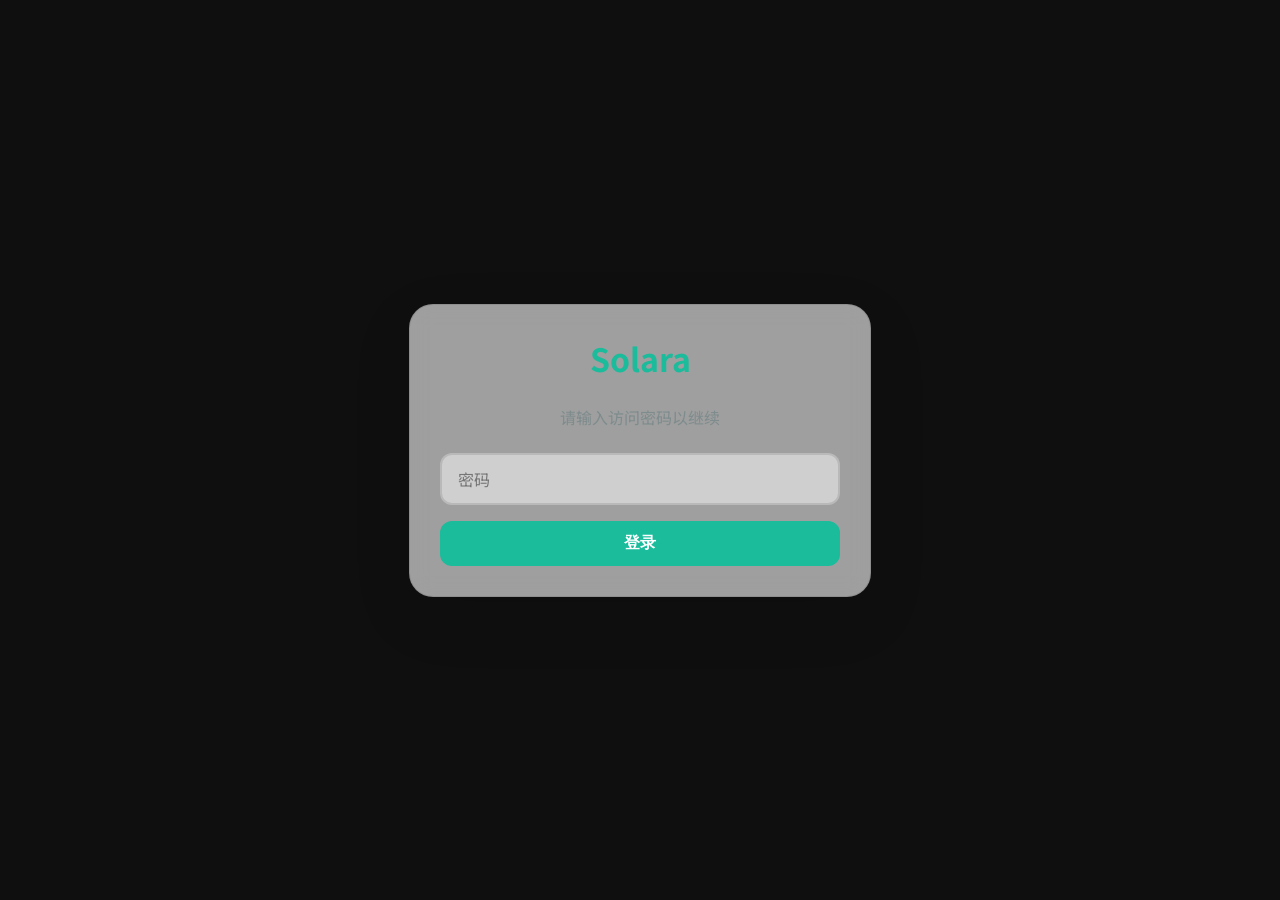
==== login.html @ a6a93466 "Merge branch 'main' of https://github.com/akudamatata/Solara" ====
<!DOCTYPE html>
<html lang="zh-CN">
<head>
  <meta charset="UTF-8">
  <meta name="viewport" content="width=device-width, initial-scale=1.0, maximum-scale=1.0, user-scalable=no">
  <title>登录 - Solara</title>
  <link rel="icon" type="image/svg+xml" href="/favicon.svg">
  <link rel="icon" type="image/png" sizes="32x32" href="/favicon.png">
  <link rel="apple-touch-icon" sizes="180x180" href="/favicon.png">
  <link rel="preconnect" href="https://fonts.googleapis.com">
  <link rel="preconnect" href="https://fonts.gstatic.com" crossorigin>
  <link href="https://fonts.googleapis.com/css2?family=Noto+Sans+SC:wght@300;400;500;700&display=swap" rel="stylesheet">
  <link rel="stylesheet" href="https://cdnjs.cloudflare.com/ajax/libs/font-awesome/6.5.2/css/all.min.css">
  <link rel="stylesheet" href="css/style.css">
  <script>
    (function () {
      const ua = navigator.userAgent || "";
      const isMobileUA = /android|iphone|ipad|ipod|mobile|blackberry|phone|opera mini|windows phone/i.test(ua);
      const isSmallScreen = typeof window.matchMedia === "function" && window.matchMedia("(max-width: 820px)").matches;
      const isMobile = isMobileUA || isSmallScreen;
      window.__SOLARA_IS_MOBILE = isMobile;
      if (!isMobile) {
        document.documentElement.classList.add("desktop-view");
        const desktopLink = document.createElement("link");
        desktopLink.rel = "stylesheet";
        desktopLink.href = "css/desktop.css";
        desktopLink.id = "desktopStylesheet";
        document.head.appendChild(desktopLink);
        return;
      }
      document.documentElement.classList.add("mobile-view");
      const link = document.createElement("link");
      link.rel = "stylesheet";
      link.href = "css/mobile.css";
      link.id = "mobileStylesheet";
      document.head.appendChild(link);
      const setViewportUnit = () => {
        const viewportHeight = window.visualViewport ? window.visualViewport.height : window.innerHeight;
        document.documentElement.style.setProperty("--mobile-vh", `${viewportHeight}px`);
      };
      const applyBodyClass = () => {
        if (document.body) {
          document.body.classList.add("mobile-view");
          setViewportUnit();
        }
      };
      if (document.readyState === "loading") {
        document.addEventListener("DOMContentLoaded", applyBodyClass, { once: true });
      } else {
        applyBodyClass();
      }
      window.addEventListener("resize", setViewportUnit);
      window.addEventListener("orientationchange", setViewportUnit);
      if (window.visualViewport) {
        window.visualViewport.addEventListener("resize", setViewportUnit);
        window.visualViewport.addEventListener("scroll", setViewportUnit);
      }
      setViewportUnit();
    })();
  </script>
  <style>
    .login-container {
      width: min(400px, 100%);
      background: var(--container-bg);
      border: 1px solid var(--border-color);
      border-radius: 24px;
      padding: 30px;
      box-shadow: 0 20px 60px rgba(0, 0, 0, 0.1);
      backdrop-filter: blur(var(--backdrop-blur));
      -webkit-backdrop-filter: blur(var(--backdrop-blur));
      display: flex;
      flex-direction: column;
      align-items: center;
      gap: 24px;
    }
    .login-title {
      font-size: 2em;
      font-weight: 700;
      margin: 0;
      color: var(--primary-color);
    }
    .login-desc {
      font-size: 1em;
      color: var(--text-secondary-color);
      margin: 0;
      text-align: center;
    }
    .login-form {
      width: 100%;
      display: flex;
      flex-direction: column;
      gap: 16px;
    }
    .login-form input {
      padding: 12px 16px;
      border: 2px solid var(--border-color);
      border-radius: 12px;
      background: var(--component-bg);
      color: var(--text-color);
      font-size: 16px;
      font-family: inherit;
      outline: none;
      transition: border-color 0.3s ease, box-shadow 0.3s ease;
    }
    .login-form input:focus {
      border-color: var(--primary-color);
      box-shadow: 0 0 0 3px rgba(26, 188, 156, 0.12);
    }
    .login-form button {
      padding: 12px 20px;
      border: none;
      border-radius: 12px;
      background: var(--primary-color);
      color: #ffffff;
      font-size: 16px;
      font-weight: 600;
      cursor: pointer;
      transition: background 0.3s ease, transform 0.2s ease;
    }
    .login-form button:hover {
      background: var(--primary-color-dark);
      transform: translateY(-1px);
    }
    .login-form button:active {
      transform: translateY(0);
    }
  </style>
</head>
<body>
  <div class="login-container">
    <h1 class="login-title">Solara</h1>
    <p class="login-desc">请输入访问密码以继续</p>
    <form class="login-form" id="login-form">
      <input type="password" id="password" placeholder="密码" autocomplete="current-password" required>
      <button type="submit">登录</button>
    </form>
  </div>
  <script>
    (function () {
      const storedExpiry = localStorage.getItem("authExpiry");
      if (storedExpiry) {
        localStorage.removeItem("authExpiry");
      }
    })();
    document.getElementById("login-form")?.addEventListener("submit", async (event) => {
      event.preventDefault();
      const pwdInput = document.getElementById("password");
      const password = pwdInput instanceof HTMLInputElement ? pwdInput.value : "";
      try {
        const response = await fetch("/api/login", {
          method: "POST",
          headers: { "Content-Type": "application/json" },
          credentials: "include",
          body: JSON.stringify({ password }),
        });
        if (response.ok) {
          window.location.href = "/";
          return;
        }
        alert("密码错误，请重试");
      } catch (error) {
        console.error(error);
        alert("登录出错，请稍后再试");
      }
    });
  </script>
</body>
</html>
---- css/style.css ----
:root {
    --font-main: 'Noto Sans SC', 'Segoe UI', Arial, sans-serif;
    --bg-gradient: linear-gradient(140deg, #e0f5e9 0%, #c6f0e0 35%, #a3e4d7 100%);
    --bg-gradient-next: var(--bg-gradient);
    --container-bg: rgba(255, 255, 255, 0.6);
    --container-shadow: rgba(0, 0, 0, 0.1);
    --backdrop-blur: 12px;
    --text-color: #2c3e50;
    --text-secondary-color: #7f8c8d;
    --primary-color: #1abc9c;
    --primary-color-dark: #12836d;
    --warning-color: #e74c3c;
    --success-color: #2ecc71;
    --item-hover-bg: rgba(26, 188, 156, 0.1);
    --item-current-bg: rgba(26, 188, 156, 0.2);
    --item-current-text: var(--primary-color);
    --border-color: rgba(0, 0, 0, 0.1);
    --lyrics-highlight-bg: rgba(46, 204, 113, 0.12);
    --lyrics-highlight-text: #1e9f78;
    --lyrics-highlight-shadow: rgba(46, 204, 113, 0.18);
    --component-bg: rgba(255, 255, 255, 0.5);
    --scrollbar-thumb-bg: rgba(0, 0, 0, 0.2);
    --scrollbar-track-bg: transparent;
}

.dark-mode {
    --bg-gradient: linear-gradient(135deg, #0b1d1b 0%, #0f2f2c 45%, #123c36 100%);
    --container-bg: rgba(30, 30, 30, 0.6);
    --container-shadow: rgba(0, 0, 0, 0.3);
    --text-color: #ecf0f1;
    --text-secondary-color: #95a5a6;
    --primary-color: #1abc9c;
    --primary-color-dark: #17a589;
    --item-hover-bg: rgba(26, 188, 156, 0.1);
    --item-current-bg: rgba(26, 188, 156, 0.2);
    --border-color: rgba(255, 255, 255, 0.15);
    --lyrics-highlight-bg: rgba(26, 188, 156, 0.12);
    --lyrics-highlight-text: #34d1b6;
    --component-bg: rgba(44, 44, 44, 0.5);
    --scrollbar-thumb-bg: rgba(255, 255, 255, 0.2);
}

.dark-mode .quality-menu {
    background: rgba(44, 44, 44, 0.95);
    border: 2px solid var(--primary-color);
}

.dark-mode .quality-option {
    background: rgba(44, 44, 44, 0.8);
    color: #ecf0f1;
    border-bottom: 1px solid rgba(26, 188, 156, 0.25);
}

.dark-mode .player-quality-menu {
    background: rgba(44, 44, 44, 0.95);
    border-color: var(--primary-color);
}

.dark-mode .player-quality-option {
    color: #ecf0f1;
}

.dark-mode .player-quality-option:hover,
.dark-mode .player-quality-option.active {
    color: #ffffff;
}

.dark-mode .source-menu {
    background: rgba(44, 44, 44, 0.95);
    border-color: var(--primary-color);
}

.dark-mode .source-option {
    color: #ecf0f1;
}

.dark-mode .source-option:hover,
.dark-mode .source-option.active {
    color: #ffffff;
}

::-webkit-scrollbar { width: 6px; }
::-webkit-scrollbar-track { background: var(--scrollbar-track-bg); }
::-webkit-scrollbar-thumb { background: var(--scrollbar-thumb-bg); border-radius: 3px; }
::-webkit-scrollbar-thumb:hover { background: var(--primary-color); }

body {
    font-family: var(--font-main);
    display: flex;
    justify-content: center;
    align-items: center;
    min-height: 100dvh;
    margin: 0;
    padding: 20px;
    box-sizing: border-box;
    color: var(--text-color);
    transition: color 0.5s;
    background-color: #0f0f0f;
}

.background-stage {
    position: fixed;
    inset: 0;
    pointer-events: none;
    z-index: -2;
    overflow: hidden;
}

.background-stage__layer {
    position: absolute;
    inset: 0;
    background-attachment: fixed;
    background-size: cover;
    background-position: center;
    filter: saturate(105%);
}

.background-stage__layer--base {
    background-image: var(--bg-gradient);
}

.background-stage__layer--transition {
    background-image: var(--bg-gradient-next);
    opacity: 0;
    transition: opacity 0.85s ease;
}

body.background-transitioning .background-stage__layer--transition {
    opacity: 1;
}

/* 16:9 容器布局 */
.container {
    width: min(1200px, 100%);
    margin: 0 auto;
    background: var(--container-bg);
    border-radius: 24px;
    padding: 30px;
    box-shadow: 0 20px 60px rgba(0,0,0,0.1);
    border: 1px solid var(--border-color);
    aspect-ratio: 16/9;
    height: 80vh;
    max-height: 700px;
    display: grid;
    grid-template-areas:
        "header header header"
        "search search search"
        "cover playlist lyrics"
        "controls controls controls";
    grid-template-rows: auto auto 1fr 80px;
    grid-template-columns: 300px 1fr 1fr;
    gap: 20px;
    transition: background 0.5s, box-shadow 0.5s;
    overflow: visible;
    position: relative;
}

/* 搜索模式下的容器布局 */
.container.search-mode {
    grid-template-areas: 
        "header header header"
        "search search search"
        "search search search"
        "controls controls controls";
}

.header { 
    grid-area: header;
    text-align: center; 
    position: relative; 
}
.header h1 { 
    margin: 0; 
    font-size: 2.2em; 
    font-weight: 700; 
    color: var(--primary-color); 
    letter-spacing: 1px; 
}
.header .warning { 
    color: var(--text-secondary-color); 
    font-size: 0.9em; 
    margin-top: 10px; 
    font-style: italic; 
}

/* 搜索区域样式 - 增强动效 */
.search-area {
    grid-area: search;
    background: var(--component-bg);
    border-radius: 16px;
    padding: 20px;
    border: 1px solid var(--border-color);
    position: relative;
    transition: all 0.5s cubic-bezier(0.4, 0, 0.2, 1);
    z-index: 10;
    overflow: visible;
    display: flex;
    flex-direction: column;
}

.search-area *,
.search-area *::before,
.search-area *::after {
    box-sizing: border-box;
}

/* 搜索模式下的搜索区域 */
.container.search-mode .search-area {
    background: var(--component-bg);
    backdrop-filter: blur(20px);
    -webkit-backdrop-filter: blur(20px);
    box-shadow: 0 10px 40px rgba(0,0,0,0.2);
    border: 2px solid var(--primary-color);
}

.search-container {
    display: flex;
    gap: 10px;
    align-items: center;
    margin-bottom: 15px;
    flex-shrink: 0;
}

.search-input {
    flex: 1;
    padding: 12px 16px;
    border: 2px solid var(--border-color);
    border-radius: 12px;
    background: var(--component-bg);
    color: var(--text-color);
    font-size: 16px;
    font-family: inherit;
    outline: none;
    transition: all 0.3s ease;
}

.search-input:focus {
    border-color: var(--primary-color);
    box-shadow: 0 0 0 3px rgba(26, 188, 156, 0.12);
}

.source-select-wrapper {
    position: relative;
    flex-shrink: 0;
}

.source-select-btn {
    display: flex;
    align-items: center;
    justify-content: space-between;
    gap: 8px;
    padding: 12px 18px;
    border: 1px solid var(--border-color);
    border-radius: 12px;
    background: var(--component-bg);
    color: var(--text-color);
    font-size: 16px;
    font-family: inherit;
    font-weight: 500;
    cursor: pointer;
    transition: all 0.25s ease;
    min-width: 150px;
    position: relative;
    box-shadow: none;
}

.source-select-btn:hover,
.source-select-btn.active {
    border-color: var(--primary-color);
    color: var(--primary-color);
    box-shadow: 0 10px 24px rgba(26, 188, 156, 0.2);
    background: var(--component-bg);
}

.source-select-btn:focus-visible {
    outline: none;
    box-shadow: 0 0 0 3px rgba(26, 188, 156, 0.18);
}

.source-select-btn .caret-icon {
    font-size: 0.8em;
    transition: transform 0.25s ease;
}

.source-select-btn.active .caret-icon {
    transform: rotate(-180deg);
}

.source-menu {
    position: absolute;
    top: calc(100% + 10px);
    left: 0;
    right: auto;
    bottom: auto;
    background: rgba(255, 255, 255, 0.95);
    border-radius: 12px;
    box-shadow: 0 12px 30px rgba(0,0,0,0.18);
    border: 1px solid var(--border-color);
    box-sizing: border-box;
    min-width: 100%;
    max-height: 320px;
    overflow-y: auto;
    overflow-x: hidden;
    opacity: 0;
    visibility: hidden;
    transform: translateY(-10px);
    transition: opacity 0.18s ease, transform 0.18s ease;
    backdrop-filter: blur(12px);
    -webkit-backdrop-filter: blur(12px);
    z-index: 100000;
    pointer-events: none;
}

.source-menu.show {
    opacity: 1;
    visibility: visible;
    transform: translateY(0);
    pointer-events: auto;
}

.source-menu.open-upwards {
    top: auto;
    bottom: calc(100% + 10px);
    transform-origin: bottom center;
}

.source-menu.open-downwards {
    top: calc(100% + 10px);
    bottom: auto;
    transform-origin: top center;
}

.source-option {
    display: flex;
    align-items: center;
    justify-content: space-between;
    gap: 12px;
    padding: 12px 16px;
    font-size: 0.95em;
    color: var(--text-color);
    cursor: pointer;
    transition: all 0.2s ease;
    background: transparent;
}

.source-option:hover,
.source-option.active {
    background: var(--primary-color);
    color: #ffffff;
}

.source-option i {
    font-size: 0.85em;
    opacity: 0.6;
}

.source-option.active i {
    opacity: 1;
}

.search-btn {
    background: var(--primary-color);
    color: white;
    border: none;
    border-radius: 12px;
    padding: 12px 20px;
    cursor: pointer;
    font-size: 16px;
    transition: all 0.2s ease;
    display: flex;
    align-items: center;
    gap: 8px;
}

.search-btn:hover {
    background: var(--primary-color-dark);
    transform: translateY(-1px);
}

.search-btn:disabled {
    background: var(--text-secondary-color);
    cursor: not-allowed;
    transform: none;
}

/* 搜索结果区域 - 增强动效 */
.search-results {
    max-height: 0;
    overflow: hidden;
    border-top: 1px solid var(--border-color);
    margin-top: 15px;
    margin-left: -20px;
    margin-right: -20px;
    margin-bottom: -20px;
    padding-top: 0;
    padding-left: 20px;
    padding-right: 20px;
    position: relative;
    z-index: 1;
    transition: all 0.5s cubic-bezier(0.4, 0, 0.2, 1);
    opacity: 0;
    border-radius: 0 0 14px 14px;
    flex: 1;
    min-height: 0;
    display: flex;
    flex-direction: column;
    gap: 12px;
}

.search-results-toolbar {
    display: flex;
    justify-content: flex-end;
    align-items: center;
    gap: 8px;
    padding-top: 12px;
    padding-bottom: 12px;
    position: sticky;
    top: 0;
    z-index: 2;
    background: none;
}

.search-results-list {
    display: flex;
    flex-direction: column;
    flex: 1;
    min-height: 0;
}

/* 搜索模式下的搜索结果 */
.container.search-mode .search-results {
    max-height: none;
    height: 100%;
    padding-top: 15px;
    padding-bottom: 20px;
    opacity: 1;
    overflow-y: auto;
    overflow-x: hidden;
}

.search-result-item {
    display: flex;
    justify-content: space-between;
    align-items: center;
    padding: 12px 16px;
    border-radius: 12px;
    cursor: pointer;
    transition: all 0.3s ease;
    margin-bottom: 8px;
    background: rgba(255, 255, 255, 0.3);
    backdrop-filter: blur(10px);
    -webkit-backdrop-filter: blur(10px);
    border: 1px solid rgba(255, 255, 255, 0.2);
    transform: translateY(20px);
    opacity: 0;
    animation: slideInUp 0.4s ease forwards;
    gap: 14px;
}

.search-result-item:nth-child(1) { animation-delay: 0.1s; }
.search-result-item:nth-child(2) { animation-delay: 0.15s; }
.search-result-item:nth-child(3) { animation-delay: 0.2s; }
.search-result-item:nth-child(4) { animation-delay: 0.25s; }
.search-result-item:nth-child(5) { animation-delay: 0.3s; }

@keyframes slideInUp {
    to {
        transform: translateY(0);
        opacity: 1;
    }
}

.search-result-item:hover:not(.selected) {
    background: var(--item-hover-bg);
    transform: translateY(-2px);
    box-shadow: 0 8px 25px rgba(0,0,0,0.15);
}

.search-result-item.selected {
    background: var(--item-current-bg);
    border-color: var(--primary-color);
    box-shadow: 0 12px 28px rgba(26, 188, 156, 0.25);
    transform: translateY(0);
}

.search-result-item.selected .search-result-title {
    color: var(--primary-color);
}

.search-result-item.selected .search-result-select {
    border-color: var(--primary-color);
    background: var(--primary-color);
    color: #ffffff;
    box-shadow: 0 6px 16px rgba(26, 188, 156, 0.35);
}

.search-result-item.selected .search-result-select i {
    opacity: 1;
    transform: scale(1);
}

.search-result-select {
    width: 26px;
    height: 26px;
    border-radius: 50%;
    border: 1px solid rgba(255, 255, 255, 0.4);
    background: rgba(255, 255, 255, 0.65);
    color: transparent;
    display: inline-flex;
    align-items: center;
    justify-content: center;
    flex-shrink: 0;
    transition: all 0.2s ease;
    cursor: pointer;
    box-shadow: 0 4px 12px rgba(0, 0, 0, 0.08);
}

.search-result-select i {
    opacity: 0;
    transform: scale(0.6);
    transition: all 0.2s ease;
    pointer-events: none;
}

.search-result-select:focus-visible {
    outline: none;
    box-shadow: 0 0 0 3px rgba(26, 188, 156, 0.35);
}

.search-result-item .search-result-select:hover {
    border-color: var(--primary-color);
}

.search-result-info {
    flex: 1;
    min-width: 0;
}

.search-result-title {
    font-weight: 600;
    color: var(--text-color);
    white-space: nowrap;
    overflow: hidden;
    text-overflow: ellipsis;
    font-size: 15px;
    margin-bottom: 4px;
}

.search-result-artist {
    font-size: 13px;
    color: var(--text-secondary-color);
    white-space: nowrap;
    overflow: hidden;
    text-overflow: ellipsis;
}

.search-result-actions {
    display: flex;
    gap: 8px;
    margin-left: 15px;
}

.import-selected-btn {
    display: inline-flex;
    align-items: center;
    gap: 6px;
    border: none;
    border-radius: 999px;
    padding: 8px 16px;
    background: var(--primary-color);
    color: #ffffff;
    font-size: 14px;
    font-weight: 600;
    cursor: pointer;
    transition: transform 0.2s ease, box-shadow 0.2s ease, filter 0.2s ease;
    box-shadow: 0 10px 24px rgba(26, 188, 156, 0.25);
}

.import-selected-btn:disabled {
    cursor: not-allowed;
    background: rgba(127, 140, 141, 0.5);
    box-shadow: none;
    filter: none;
}

.import-selected-btn:not(:disabled):hover,
.import-selected-btn:not(:disabled):focus-visible {
    transform: translateY(-1px);
    box-shadow: 0 14px 30px rgba(26, 188, 156, 0.32);
    filter: brightness(1.05);
}

.import-selected-btn:focus-visible {
    outline: none;
}

.import-selected-count {
    font-weight: 500;
}

.action-btn {
    background: var(--primary-color);
    color: white;
    border: none;
    border-radius: 8px;
    padding: 6px 12px;
    cursor: pointer;
    font-size: 12px;
    transition: all 0.2s ease;
    display: flex;
    align-items: center;
    gap: 6px;
    position: relative;
    z-index: 10000;
    font-weight: 500;
}

.action-btn:hover {
    background: var(--primary-color-dark);
    transform: translateY(-1px);
    box-shadow: 0 4px 12px rgba(26, 188, 156, 0.3);
}

.action-btn.download {
    background: var(--success-color);
    padding: 4px 8px;
    font-size: 10px;
}

.action-btn.download:hover {
    background: #27ae60;
    box-shadow: 0 4px 12px rgba(46, 204, 113, 0.3);
}

/* 主要内容区域 - 播放模式显示，搜索模式隐藏 */
.main-content {
    display: contents;
    transition: all 0.5s cubic-bezier(0.4, 0, 0.2, 1);
}

.container.search-mode .main-content {
    display: none;
}

/* 音乐封面区域 */
.cover-area {
    grid-area: cover;
    background: var(--component-bg);
    border-radius: 16px;
    padding: 20px;
    border: 1px solid var(--border-color);
    display: flex;
    flex-direction: column;
    align-items: center;
    justify-content: center;
    gap: 16px;
    text-align: center;
    box-sizing: border-box;
    height: 100%;
    overflow-y: auto;
    transition: all 0.5s cubic-bezier(0.4, 0, 0.2, 1);
}

.album-cover {
    width: 200px;
    height: auto;
    min-height: 200px;
    flex-grow: 0;
    flex-shrink: 0;
    border-radius: 12px;
    background: linear-gradient(45deg, var(--primary-color), var(--success-color));
    display: flex;
    align-items: center;
    justify-content: center;
    margin-bottom: 15px;
    box-shadow: 0 8px 20px rgba(0,0,0,0.15);
    transition: all 0.3s ease;
    overflow: hidden;
}

.album-cover img {
    width: 100%;
    height: 100%;
    object-fit: cover;
    border-radius: 12px;
}

.album-cover.loading {
    animation: pulse 2s infinite;
}

@keyframes pulse {
    0%, 100% { opacity: 1; }
    50% { opacity: 0.7; }
}

.album-cover .placeholder {
    font-size: 48px;
    color: white;
    opacity: 0.8;
}

.current-song-info {
    width: 100%;
}

.current-song-title {
    font-size: 16px;
    font-weight: 600;
    color: var(--text-color);
    margin-bottom: 5px;
    white-space: nowrap;
    overflow: hidden;
    text-overflow: ellipsis;
}

.current-song-artist {
    font-size: 14px;
    color: var(--text-secondary-color);
    white-space: nowrap;
    overflow: hidden;
    text-overflow: ellipsis;
}

/* 播放列表和歌词区域 */
.playlist, .lyrics {
    background: var(--component-bg);
    border-radius: 16px;
    padding: 20px;
    border: 1px solid var(--border-color);
    height: 100%;
    min-width: 0;
    max-width: 100%;
    max-height: 100%;
    box-sizing: border-box;
    transition: all 0.5s cubic-bezier(0.4, 0, 0.2, 1);
    position: relative;
    display: flex;
    flex-direction: column;
    overflow: hidden;
}

.playlist {
    grid-area: playlist;
    background: var(--component-bg);
    border-radius: 16px;
    padding: 72px 20px 24px;
    border: 1px solid var(--border-color);
    display: flex;
    flex-direction: column;
    align-items: center;
    justify-content: center;
    position: relative;
    height: 100%;
    box-sizing: border-box;
}


.playlist-header {
    position: absolute;
    top: 16px;
    left: 20px;
    right: 12px;
    display: flex;
    align-items: center;
    justify-content: space-between;
    gap: 16px;
    pointer-events: none;
    z-index: 5;
}

.playlist-label {
    display: flex;
    align-items: center;
    justify-content: flex-start;
    color: var(--text-secondary-color);
    font-size: 15px;
    font-weight: 600;
    letter-spacing: 0.08em;
    line-height: 1.2;
    pointer-events: none;
    text-transform: none;
    white-space: nowrap;
}

html.desktop-view body.dark-mode .playlist-label {
    color: var(--text-color);
}

html.mobile-view .playlist-label {
    display: none;
}

.playlist-actions-tray {
    pointer-events: auto;
    display: flex;
    align-items: center;
    justify-content: flex-end;
    gap: 8px;
    padding: 0;
    background: transparent;
    border: none;
    box-shadow: none;
}

body.dark-mode .playlist-actions-tray {
    background: transparent;
    border: none;
    box-shadow: none;
}

.playlist-action-btn {
    width: 40px;
    height: 40px;
    display: inline-flex;
    align-items: center;
    justify-content: center;
    border-radius: 50%;
    border: 1px solid rgba(15, 23, 42, 0.08);
    background: rgba(255, 255, 255, 0.75);
    color: var(--text-secondary-color);
    font-size: 15px;
    cursor: pointer;
    transition: transform 0.2s ease, box-shadow 0.2s ease, filter 0.2s ease, border-color 0.2s ease;
    box-shadow: 0 8px 18px rgba(15, 23, 42, 0.12);
}

body.dark-mode .playlist-action-btn {
    background: rgba(24, 30, 40, 0.85);
    border: 1px solid rgba(255, 255, 255, 0.08);
    box-shadow: 0 12px 26px rgba(0, 0, 0, 0.35);
    color: var(--text-secondary-color);
}

.playlist-action-btn i {
    pointer-events: none;
}

.playlist-action-btn:hover:not(:disabled),
.playlist-action-btn:focus-visible:not(:disabled) {
    transform: translateY(-2px);
    box-shadow: 0 14px 30px rgba(26, 188, 156, 0.25);
    filter: brightness(1.06);
    border-color: rgba(26, 188, 156, 0.4);
    color: var(--primary-color);
}

.playlist-action-btn:focus-visible {
    outline: none;
}

.playlist-action-btn--export:hover:not(:disabled),
.playlist-action-btn--export:focus-visible:not(:disabled) {
    color: var(--primary-color-dark);
}

.playlist-action-btn--clear {
    color: rgba(231, 76, 60, 0.85);
    border-color: rgba(231, 76, 60, 0.28);
}

.playlist-action-btn--clear:hover:not(:disabled),
.playlist-action-btn--clear:focus-visible:not(:disabled) {
    filter: brightness(1.05);
    box-shadow: 0 16px 32px rgba(231, 76, 60, 0.28);
    color: var(--warning-color);
}

.playlist-action-btn:disabled {
    opacity: 0.5;
    cursor: not-allowed;
    transform: none;
    box-shadow: none;
    filter: none;
}

.playlist-action-btn:disabled:hover {
    background: transparent;
}

.playlist-import-input {
    display: none;
}

html.mobile-view .playlist-header {
    display: none;
}

/* 当播放列表有内容时，调整布局 */
.playlist:not(.empty) {
    align-items: stretch;
    justify-content: flex-start;
}

/* 播放列表空状态的提示文本 */
.playlist.empty::before {
    content: "点击\"探索雷达\"加载在线音乐";
    color: var(--text-secondary-color);
    font-style: italic;
    opacity: 0.7;
    font-size: 0.9em;
}

.playlist-scroll {
    flex: 1;
    width: 100%;
    overflow-y: auto;
    padding-right: 8px;
    margin-right: -8px;
    overscroll-behavior: contain;
}

.playlist.empty .playlist-scroll {
    display: none;
}

.playlist-items {
    width: 100%;
}

.playlist-items .playlist-item {
    padding: 10px 12px;
    border-radius: 8px;
    transition: all 0.2s ease-in-out;
    cursor: pointer;
    white-space: nowrap;
    overflow: hidden;
    text-overflow: ellipsis;
    position: relative;
    font-size: 14px;
    margin-bottom: 2px;
}
.playlist-items .playlist-item:hover {
    background-color: var(--item-hover-bg);
    color: var(--item-current-text);
    transform: translateX(5px);
}
.playlist-items .playlist-item.current {
    color: var(--item-current-text);
    font-weight: 500;
    background-color: var(--item-current-bg);
}

/* 播放列表项下载按钮 - 修复大小和显示问题 */
.playlist-item-download {
    position: absolute;
    right: 35px; /* Adjusted position */
    top: 50%;
    transform: translateY(-50%);
    background: var(--success-color);
    color: white;
    border: none;
    border-radius: 4px;
    padding: 4px;
    font-size: 10px;
    cursor: pointer;
    opacity: 0;
    transition: all 0.2s ease;
    z-index: 1000;
    width: 20px;
    height: 20px;
    display: flex;
    align-items: center;
    justify-content: center;
}

.playlist-items .playlist-item:hover .playlist-item-download {
    opacity: 1;
}

.playlist-item-download:hover {
    background: var(--success-color-hover);
    transform: translateY(-50%) scale(1.05);
}

/* 播放列表项删除按钮 */
.playlist-item-remove {
    position: absolute;
    right: 8px; /* Adjusted position */
    top: 50%;
    transform: translateY(-50%);
    background: rgba(255, 59, 48, 0.8);
    color: white;
    border: none;
    border-radius: 4px;
    padding: 4px;
    font-size: 10px;
    cursor: pointer;
    opacity: 0;
    transition: all 0.2s ease;
    z-index: 1000;
    width: 20px;
    height: 20px;
    display: flex;
    align-items: center;
    justify-content: center;
}

.playlist-items .playlist-item:hover .playlist-item-remove {
    opacity: 1;
}

.playlist-item-remove:hover {
    background: rgba(255, 59, 48, 1);
    transform: translateY(-50%) scale(1.05);
}
/* 动态质量菜单样式 */
.dynamic-quality-menu {
    background: var(--component-bg);
    border: 1px solid var(--border-color);
    border-radius: 8px;
    box-shadow: 0 4px 12px rgba(0,0,0,0.15);
    padding: 8px 0;
    min-width: 150px;
    animation: fadeIn 0.2s ease;
}

.dynamic-quality-menu .quality-option {
    padding: 8px 16px;
    cursor: pointer;
    transition: background-color 0.2s ease;
    font-size: 14px;
    color: var(--text-color);
}

.dynamic-quality-menu .quality-option:hover {
    background: var(--primary-color);
    color: white;
}

@keyframes fadeIn {
    from { opacity: 0; transform: translateY(-5px); }
    to { opacity: 1; transform: translateY(0); }
}

.lyrics {
    grid-area: lyrics;
    text-align: center;
    font-size: 1em;
    line-height: 2;
    word-wrap: break-word;
    overflow-wrap: break-word;
    max-width: 100%;
    display: flex;
    flex-direction: column;
    align-items: stretch;
    justify-content: center;
}

.lyrics-scroll {
    flex: 1;
    width: 100%;
    overflow-y: auto;
    overflow-x: hidden;
    display: flex;
    flex-direction: column;
    align-items: center;
    justify-content: center;
    padding-right: 8px;
    margin-right: -8px;
    overscroll-behavior: contain;
}

/* 当歌词容器有内容时的样式 */
.lyrics:not(.empty) .lyrics-scroll {
    align-items: flex-start;
    justify-content: flex-start;
}

.lyrics-content {
    width: 100%;
}

.lyrics-content > div {
    white-space: pre-wrap;
    padding: 5px;
    margin-bottom: 5px;
    word-wrap: break-word;
    overflow-wrap: break-word;
    max-width: 100%;
}

/* 当歌词容器只有默认文本时的样式 */
.lyrics.empty[data-placeholder="default"] .lyrics-content {
    display: none;
}

.lyrics.empty[data-placeholder="default"] .lyrics-scroll::before {
    content: "歌词将在此处同步显示";
    color: var(--text-secondary-color);
    font-style: italic;
    opacity: 0.7;
    font-size: 0.9em;
}

.lyrics.empty[data-placeholder="message"] .lyrics-scroll::before {
    content: none;
}
.lyrics .current { 
    color: var(--lyrics-highlight-text); 
    font-weight: 700; 
    background-color: var(--lyrics-highlight-bg); 
    transform: scale(1.05); 
    box-shadow: 0 4px 15px var(--lyrics-highlight-shadow); 
}

/* 控制区域 */
.controls {
    grid-area: controls;
    display: flex;
    justify-content: center;
    align-items: center;
    gap: 20px;
    flex-wrap: wrap;
    transition: all 0.5s cubic-bezier(0.4, 0, 0.2, 1);
}
.controls button {
    background: var(--primary-color);
    color: white;
    border: none;
    border-radius: 50%;
    cursor: pointer;
    font-size: 1.2em; 
    width: 50px; 
    height: 50px; 
    display: flex; 
    justify-content: center; 
    align-items: center; 
    transition: all 0.2s ease; 
    box-shadow: 0 4px 10px rgba(0,0,0,0.1); 
}
.controls button:hover { 
    background: var(--primary-color-dark); 
    transform: translateY(-2px); 
    box-shadow: 0 6px 15px rgba(0,0,0,0.15); 
}
.controls button:active { 
    transform: translateY(0); 
    box-shadow: 0 2px 5px rgba(0,0,0,0.1); 
}
.controls button#loadOnlineBtn { 
    width: auto; 
    border-radius: 25px; 
    padding: 0 25px; 
    gap: 10px; 
}
.controls button:disabled { 
    background: var(--text-secondary-color); 
    cursor: not-allowed; 
    transform: none; 
    box-shadow: none; 
}
.transport-controls {
    display: flex;
    align-items: center;
    gap: 12px;
}

html:not(.mobile-view) #playModeBtn {
    margin-right: 8px;
}

#mobileQueueToggle {
    display: none;
}

#playPauseBtn {
    width: 60px;
    height: 60px;
    font-size: 1.4em;
}

.progress-container {
    display: flex;
    align-items: center;
    gap: 12px;
    flex: 1 1 320px;
    min-width: 260px;
}

.progress-container span {
    font-variant-numeric: tabular-nums;
    font-size: 0.85em;
    color: var(--text-secondary-color);
}

.progress-container input[type="range"] {
    flex: 1;
    height: 8px;
    border-radius: 999px;
    background: linear-gradient(to right, var(--primary-color) 0%, var(--primary-color) var(--progress, 0%), rgba(255, 255, 255, 0.5) var(--progress, 0%), rgba(255, 255, 255, 0.2) 100%);
    cursor: pointer;
    transition: background 0.2s ease;
}

.audio-tools {
    display: flex;
    align-items: center;
    gap: 20px;
    flex-wrap: wrap;
}

.volume-container {
    display: flex;
    align-items: center;
    gap: 10px;
    min-width: 140px;
}

.volume-container input[type="range"] {
    width: 120px;
    height: 6px;
    border-radius: 999px;
    background: linear-gradient(to right, var(--primary-color) 0%, var(--primary-color) var(--volume-progress, 100%), rgba(255, 255, 255, 0.2) var(--volume-progress, 100%), rgba(255, 255, 255, 0.1) 100%);
    cursor: pointer;
}

input[type="range"] {
    -webkit-appearance: none;
    appearance: none;
    background: transparent;
}

input[type="range"]::-webkit-slider-thumb {
    -webkit-appearance: none;
    appearance: none;
    width: 16px;
    height: 16px;
    border-radius: 50%;
    background: var(--primary-color);
    border: 2px solid rgba(255, 255, 255, 0.6);
    box-shadow: 0 2px 6px rgba(0, 0, 0, 0.2);
    transition: transform 0.2s ease;
}

input[type="range"]::-moz-range-thumb {
    width: 16px;
    height: 16px;
    border-radius: 50%;
    background: var(--primary-color);
    border: 2px solid rgba(255, 255, 255, 0.6);
    box-shadow: 0 2px 6px rgba(0, 0, 0, 0.2);
    transition: transform 0.2s ease;
}

input[type="range"]:active::-webkit-slider-thumb,
input[type="range"]:active::-moz-range-thumb {
    transform: scale(1.1);
}

.player-quality {
    position: relative;
}

.controls .player-quality-btn {
    display: flex;
    align-items: center;
    justify-content: center;
    gap: 0;
    padding: 10px 16px;
    border-radius: 8px;
    border: 1px solid var(--border-color);
    background: var(--component-bg);
    color: var(--text-color);
    font-size: 0.9em;
    font-weight: 500;
    cursor: pointer;
    transition: all 0.2s ease;
    width: auto;
    height: auto;
    box-shadow: none;
}

.controls .player-quality-btn:hover,
.controls .player-quality-btn.active {
    border-color: var(--primary-color);
    color: var(--primary-color);
    box-shadow: 0 6px 16px rgba(26, 188, 156, 0.25);
    background: var(--component-bg);
}

.player-quality-menu {
    position: absolute;
    top: calc(100% + 10px);
    right: 0;
    background: rgba(255, 255, 255, 0.95);
    border-radius: 12px;
    box-shadow: 0 12px 30px rgba(0,0,0,0.2);
    border: 1px solid var(--border-color);
    min-width: 180px;
    overflow: hidden;
    opacity: 0;
    visibility: hidden;
    transform: translateY(-10px);
    transition: all 0.2s ease;
    backdrop-filter: blur(12px);
    -webkit-backdrop-filter: blur(12px);
    z-index: 100000;
    pointer-events: none;
}

.player-quality-menu.show {
    opacity: 1;
    visibility: visible;
    transform: translateY(0);
    pointer-events: auto;
}

.player-quality-menu.floating {
    position: fixed;
    right: auto;
    left: 0;
    top: 0;
    will-change: opacity, transform;
}

.player-quality-menu.floating:not(.show) {
    opacity: 0;
    visibility: hidden;
}

.player-quality-menu.open-upwards {
    transform-origin: bottom center;
}

.player-quality-menu.open-downwards {
    transform-origin: top center;
}

.player-quality-option {
    display: flex;
    justify-content: space-between;
    align-items: center;
    padding: 10px 14px;
    font-size: 0.9em;
    color: var(--text-color);
    cursor: pointer;
    transition: all 0.2s ease;
}

.player-quality-option:hover,
.player-quality-option.active {
    background: var(--primary-color);
    color: white;
}

.player-quality-option small {
    opacity: 0.7;
}

#audioPlayer {
    position: absolute;
    width: 0;
    height: 0;
    opacity: 0;
    pointer-events: none;
}

/* 播放模式控制按钮 */
.play-mode-controls {
    display: flex;
    gap: 10px;
    align-items: center;
}

.play-mode-btn {
    background: var(--primary-color);
    color: white;
    border: none;
    border-radius: 50%;
    cursor: pointer;
    font-size: 1.2em;
    width: 50px;
    height: 50px;
    display: flex;
    justify-content: center;
    align-items: center;
    transition: all 0.2s ease;
    box-shadow: 0 4px 10px rgba(0,0,0,0.1);
}

.play-mode-btn:hover {
    background: var(--primary-color);
    color: white;
    transform: translateY(-1px);
}

.play-mode-btn.active {
    background: var(--primary-color);
    color: white;
}

/* 下载质量选择菜单 - 修复层级和显示问题 */
.quality-menu {
    position: absolute;
    top: 100%;
    right: 0;
    background: rgba(255, 255, 255, 0.95);
    border: 2px solid var(--primary-color);
    border-radius: 8px;
    box-shadow: 0 8px 20px rgba(0,0,0,0.25);
    z-index: 999999;
    min-width: 120px;
    opacity: 0;
    visibility: hidden;
    transform: translateY(-10px);
    transition: all 0.2s ease;
    backdrop-filter: blur(10px);
    -webkit-backdrop-filter: blur(10px);
    pointer-events: none;
}

/* 确保搜索结果项在质量菜单显示时不会遮挡 */
.search-result-item {
    position: relative;
    z-index: 1;
}

.search-result-item:has(.quality-menu.show) {
    z-index: 1000000;
}

/* 为不支持 :has() 的浏览器提供备用方案 */
.search-result-item.menu-active {
    z-index: 1000000;
}

.quality-menu.show {
    opacity: 1;
    visibility: visible;
    transform: translateY(0);
    pointer-events: auto;
}

.quality-option {
    padding: 6px 10px;
    cursor: pointer;
    transition: all 0.2s ease;
    font-size: 10px;
    font-weight: 500;
    color: var(--text-color);
    background: rgba(255, 255, 255, 0.8);
    border-bottom: 1px solid rgba(26, 188, 156, 0.18);
}

.quality-option:hover {
    background: var(--primary-color);
    color: white;
    transform: translateX(2px);
}

.quality-option:first-child {
    border-radius: 6px 6px 0 0;
}

.quality-option:last-child {
    border-radius: 0 0 6px 6px;
    border-bottom: none;
}

/* 加载更多按钮 - 增强样式 */
.load-more-btn {
    width: 100%;
    background: var(--component-bg);
    color: var(--primary-color);
    border: 2px solid var(--primary-color);
    border-radius: 12px;
    padding: 15px;
    cursor: pointer;
    font-size: 14px;
    font-weight: 500;
    transition: all 0.3s ease;
    margin-top: 15px;
    display: flex;
    align-items: center;
    justify-content: center;
    gap: 8px;
    position: relative;
    backdrop-filter: blur(10px);
    -webkit-backdrop-filter: blur(10px);
}

.load-more-btn:hover {
    background: var(--primary-color);
    color: white;
    transform: translateY(-2px);
    box-shadow: 0 6px 20px rgba(26, 188, 156, 0.35);
}

.load-more-btn:disabled {
    background: var(--text-secondary-color);
    border-color: var(--text-secondary-color);
    color: white;
    cursor: not-allowed;
    transform: none;
    box-shadow: none;
}

/* 调试信息样式 */
.debug-info {
    position: fixed;
    top: 10px;
    left: 10px;
    background: rgba(0, 0, 0, 0.8);
    color: white;
    padding: 10px;
    border-radius: 5px;
    font-size: 12px;
    z-index: 10000;
    max-width: 300px;
    display: none;
}

.debug-info.show {
    display: block;
}

.loader { 
    width: 20px; 
    height: 20px; 
    border: 3px solid var(--primary-color); 
    border-bottom-color: transparent; 
    border-radius: 50%; 
    display: inline-block; 
    box-sizing: border-box; 
    animation: rotation 1s linear infinite; 
}
@keyframes rotation { 
    0% { transform: rotate(0deg); } 
    100% { transform: rotate(360deg); } 
}

.theme-switch-wrapper {
    position: absolute;
    top: 0px;
    right: 0px;
    display: flex;
    justify-content: flex-end;
}

.theme-toggle-button {
    width: 44px;
    height: 44px;
    border-radius: 16px;
    border: 1px solid var(--border-color);
    background: linear-gradient(160deg, rgba(255, 255, 255, 0.85), rgba(255, 255, 255, 0.4));
    backdrop-filter: blur(12px);
    -webkit-backdrop-filter: blur(12px);
    box-shadow: 0 8px 20px rgba(0, 0, 0, 0.12);
    display: flex;
    align-items: center;
    justify-content: center;
    cursor: pointer;
    transition: transform 0.3s ease, box-shadow 0.3s ease, border-color 0.3s ease, background 0.3s ease;
    position: relative;
    overflow: hidden;
    color: var(--primary-color);
}

.theme-toggle-button:focus-visible {
    outline: none;
    box-shadow: 0 0 0 4px rgba(26, 188, 156, 0.25);
}

.theme-toggle-button:hover {
    transform: translateY(-2px);
    box-shadow: 0 12px 26px rgba(0, 0, 0, 0.16);
}

.theme-toggle-button.is-dark {
    background: linear-gradient(160deg, rgba(36, 42, 54, 0.9), rgba(24, 30, 42, 0.7));
    border-color: rgba(26, 188, 156, 0.45);
}

.theme-toggle-button .theme-icon {
    position: absolute;
    font-size: 18px;
    transition: opacity 0.35s ease, transform 0.45s ease;
    opacity: 0;
    transform: scale(0.6) rotate(-20deg);
}

.theme-toggle-button .theme-icon--sun {
    color: #f5a623;
    text-shadow: 0 0 10px rgba(245, 166, 35, 0.4);
}

.theme-toggle-button .theme-icon--moon {
    color: #a29bfe;
    text-shadow: 0 0 10px rgba(162, 155, 254, 0.4);
    transform: scale(0.6) rotate(20deg);
}

.theme-toggle-button:not(.is-dark) .theme-icon--sun {
    opacity: 1;
    transform: scale(1) rotate(0deg);
}

.theme-toggle-button.is-dark .theme-icon--moon {
    opacity: 1;
    transform: scale(1) rotate(0deg);
}

/* 通知样式 */
.notification {
    position: fixed;
    top: 20px;
    right: 20px;
    background: var(--success-color);
    color: white;
    padding: 12px 20px;
    border-radius: 8px;
    box-shadow: 0 4px 12px rgba(0,0,0,0.15);
    z-index: 1000;
    transform: translateX(400px);
    transition: transform 0.3s ease;
}

.notification.show {
    transform: translateX(0);
}

.notification.error {
    background: var(--warning-color);
}

.notification.warning {
    background: #f39c12;
}

/* 视图切换按钮 - 桌面端隐藏 */
.view-toggle {
    display: none;
}

.mobile-panel {
    display: contents;
}

.mobile-turntable {
    width: 100%;
    display: flex;
    align-items: center;
    justify-content: center;
    position: relative;
    margin-bottom: 15px;
}

.mobile-turntable__platter {
    position: relative;
    display: flex;
    align-items: center;
    justify-content: center;
    width: 100%;
    max-width: 220px;
}
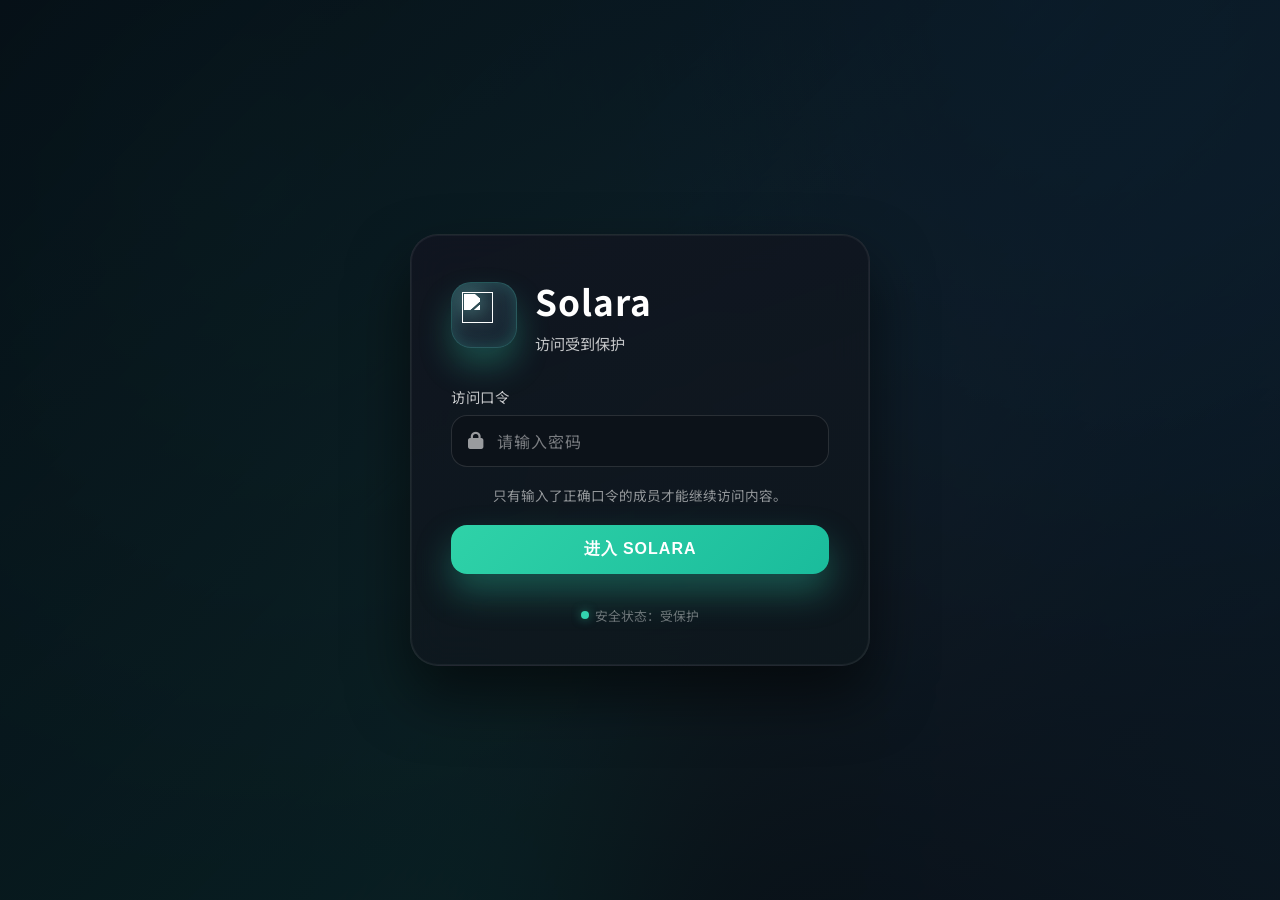
==== commit 01b37d59: "Merge branch 'main' of https://github.com/akudamatata/Solara" ====
--- a/login.html
+++ b/login.html
@@ -1,5 +1,5 @@
 <!DOCTYPE html>
-<html lang="zh-CN">
+<html lang="zh-CN" class="login-page-root">
 <head>
   <meta charset="UTF-8">
   <meta name="viewport" content="width=device-width, initial-scale=1.0, maximum-scale=1.0, user-scalable=no">
@@ -36,105 +36,471 @@
       document.head.appendChild(link);
       const setViewportUnit = () => {
         const viewportHeight = window.visualViewport ? window.visualViewport.height : window.innerHeight;
-        document.documentElement.style.setProperty("--mobile-vh", `${viewportHeight}px`);
+        if (typeof viewportHeight === "number" && !Number.isNaN(viewportHeight)) {
+          document.documentElement.style.setProperty("--mobile-vh", `${viewportHeight}px`);
+        }
+      };
+      const updateLoginLayout = () => {
+        const body = document.body;
+        const viewport = window.visualViewport;
+        const rawWidth = viewport ? viewport.width : window.innerWidth;
+        const hasNumericWidth = typeof rawWidth === "number" && !Number.isNaN(rawWidth);
+        const fallbackWidth = window.innerWidth || document.documentElement.clientWidth || 0;
+        const width = hasNumericWidth ? rawWidth : fallbackWidth;
+        const orientationQuery = typeof window.matchMedia === "function" ? window.matchMedia("(orientation: portrait)") : null;
+        const isPortrait = orientationQuery ? orientationQuery.matches : window.innerHeight >= window.innerWidth;
+        const isNarrow = width <= 820;
+        if (body) {
+          body.classList.toggle("portrait-mobile", Boolean(isPortrait && isNarrow));
+        }
+        let scale = 1;
+        if (width) {
+          if (isPortrait && width < 430) {
+            scale = Math.min(1, Math.max(0.8, width / 430));
+          } else if (!isPortrait && width < 540) {
+            scale = Math.min(1, Math.max(0.85, width / 540));
+          }
+        }
+        document.documentElement.style.setProperty("--login-scale", scale.toFixed(4));
+      };
+      const handleLayoutChange = () => {
+        setViewportUnit();
+        updateLoginLayout();
       };
       const applyBodyClass = () => {
         if (document.body) {
           document.body.classList.add("mobile-view");
-          setViewportUnit();
         }
+        handleLayoutChange();
       };
       if (document.readyState === "loading") {
         document.addEventListener("DOMContentLoaded", applyBodyClass, { once: true });
       } else {
         applyBodyClass();
       }
-      window.addEventListener("resize", setViewportUnit);
-      window.addEventListener("orientationchange", setViewportUnit);
+      window.addEventListener("resize", handleLayoutChange);
+      window.addEventListener("orientationchange", handleLayoutChange);
       if (window.visualViewport) {
-        window.visualViewport.addEventListener("resize", setViewportUnit);
-        window.visualViewport.addEventListener("scroll", setViewportUnit);
-      }
-      setViewportUnit();
+        window.visualViewport.addEventListener("resize", handleLayoutChange);
+        window.visualViewport.addEventListener("scroll", handleLayoutChange);
+      }
+      handleLayoutChange();
     })();
   </script>
   <style>
+    :root {
+      --login-scale: 1;
+    }
+
+    html.login-page-root {
+      min-height: var(--mobile-vh, 100dvh);
+      height: auto;
+    }
+
+    html.login-page-root,
+    body.login-page {
+      overflow-x: hidden;
+    }
+
+    html.login-page-root.mobile-view {
+      height: auto;
+      overflow-y: auto;
+    }
+
+    body.login-page {
+      position: relative;
+      margin: 0;
+      padding: clamp(16px, 4vw, 40px);
+      font-family: 'Noto Sans SC', 'Segoe UI', Arial, sans-serif;
+      display: flex;
+      justify-content: center !important;
+      align-items: center !important;
+      min-height: var(--mobile-vh, 100dvh);
+      color: var(--text-color);
+      background: radial-gradient(circle at 20% 20%, rgba(26, 188, 156, 0.35), transparent 55%),
+                  radial-gradient(circle at 80% 0%, rgba(52, 152, 219, 0.28), transparent 50%),
+                  #07090f;
+      overflow-x: hidden;
+      overflow-y: auto;
+    }
+
+    body.login-page.mobile-view {
+      position: static;
+      inset: auto;
+      width: auto;
+      height: auto;
+      min-height: var(--mobile-vh, 100dvh);
+      padding: calc(env(safe-area-inset-top, 0px) + clamp(18px, 6vw, 32px))
+               clamp(18px, 6vw, 32px)
+               calc(env(safe-area-inset-bottom, 0px) + clamp(24px, 7vw, 36px));
+      display: flex;
+      flex-direction: column;
+      justify-content: center;
+      align-items: center;
+      overflow-y: auto;
+    }
+
+    body.login-page.mobile-view.portrait-mobile {
+      padding: calc(env(safe-area-inset-top, 0px) + clamp(20px, 8vw, 32px))
+               clamp(18px, 7vw, 28px)
+               calc(env(safe-area-inset-bottom, 0px) + clamp(26px, 9vw, 38px));
+    }
+
+    body.login-page.mobile-view .background-stage {
+      display: block;
+    }
+
+    .background-stage {
+      position: fixed;
+      inset: 0;
+      overflow: hidden;
+      pointer-events: none;
+      z-index: -2;
+    }
+
+    .background-stage__layer {
+      position: absolute;
+      inset: -40% -20%;
+      filter: blur(110px);
+      opacity: 0.8;
+      transform: rotate(5deg);
+      background: conic-gradient(from 180deg,
+        rgba(26, 188, 156, 0.55),
+        rgba(64, 224, 208, 0.35),
+        rgba(52, 152, 219, 0.4),
+        rgba(17, 17, 23, 0.8));
+      animation: auroraShift 18s ease-in-out infinite alternate;
+    }
+
+    .background-stage__layer::after {
+      content: "";
+      position: absolute;
+      inset: 20% 18% 15% 25%;
+      border-radius: 50%;
+      background: radial-gradient(circle, rgba(255, 255, 255, 0.18), transparent 60%);
+      animation: pulse 12s ease-in-out infinite;
+    }
+
+    .background-stage__overlay {
+      position: absolute;
+      inset: 0;
+      background: linear-gradient(135deg, rgba(5, 10, 18, 0.92) 0%, rgba(8, 17, 24, 0.65) 100%);
+      z-index: 1;
+    }
+
+    @keyframes auroraShift {
+      0% { transform: translateY(-5%) rotate(8deg) scale(1.1); }
+      50% { transform: translateY(3%) rotate(2deg) scale(1.05); }
+      100% { transform: translateY(-2%) rotate(-4deg) scale(1.12); }
+    }
+
+    @keyframes pulse {
+      0%, 100% { opacity: 0.45; transform: scale(1); }
+      50% { opacity: 0.8; transform: scale(1.1); }
+    }
+
+    .login-shell {
+      position: relative;
+      width: min(460px, 100%);
+      z-index: 2;
+      display: flex;
+      align-items: center;
+      justify-content: center;
+      margin-inline: auto;
+      min-height: calc(var(--mobile-vh, 100dvh) - env(safe-area-inset-top, 0px) - env(safe-area-inset-bottom, 0px));
+    }
+
+    html.desktop-view .login-shell {
+      min-height: auto;
+    }
+
+    body.login-page.mobile-view .login-shell {
+      width: 100%;
+      max-width: 440px;
+      padding: clamp(18px, 6vw, 28px);
+      min-height: auto;
+      flex: 1 1 auto;
+    }
+
+    body.login-page.mobile-view.portrait-mobile .login-shell {
+      min-height: auto;
+    }
+
     .login-container {
-      width: min(400px, 100%);
-      background: var(--container-bg);
-      border: 1px solid var(--border-color);
-      border-radius: 24px;
-      padding: 30px;
-      box-shadow: 0 20px 60px rgba(0, 0, 0, 0.1);
-      backdrop-filter: blur(var(--backdrop-blur));
-      -webkit-backdrop-filter: blur(var(--backdrop-blur));
+      background: linear-gradient(160deg, rgba(17, 21, 32, 0.9) 0%, rgba(14, 24, 29, 0.78) 100%);
+      border-radius: 28px;
+      padding: clamp(28px, 5vw, 40px);
+      border: 1px solid rgba(255, 255, 255, 0.08);
+      box-shadow:
+        0 30px 60px rgba(0, 0, 0, 0.55),
+        inset 0 0 0 1px rgba(255, 255, 255, 0.05);
       display: flex;
       flex-direction: column;
-      align-items: center;
-      gap: 24px;
-    }
+      gap: clamp(20px, 4vw, 32px);
+      backdrop-filter: blur(18px);
+      -webkit-backdrop-filter: blur(18px);
+      color: #f2f6f9;
+      width: 100%;
+      box-sizing: border-box;
+      transform: scale(var(--login-scale));
+      transform-origin: center;
+      transition: transform 0.25s ease;
+      will-change: transform;
+      margin-inline: auto;
+    }
+
+    body.login-page.mobile-view.portrait-mobile .login-container {
+      justify-content: center;
+    }
+
+    .login-header {
+      display: flex;
+      align-items: center;
+      gap: 18px;
+    }
+
+    .logo-circle {
+      width: 64px;
+      height: 64px;
+      border-radius: 20px;
+      background: linear-gradient(145deg, rgba(34, 48, 63, 0.85), rgba(22, 36, 48, 0.95));
+      border: 1px solid rgba(82, 233, 210, 0.25);
+      display: flex;
+      align-items: center;
+      justify-content: center;
+      box-shadow:
+        0 18px 32px rgba(51, 211, 175, 0.28),
+        inset 0 0 18px rgba(82, 233, 210, 0.22);
+      overflow: hidden;
+    }
+
+    .logo-circle img {
+      width: 70%;
+      height: 70%;
+      object-fit: contain;
+      filter: brightness(0) invert(1) drop-shadow(0 0 10px rgba(146, 255, 236, 0.6));
+    }
+
+    .title-group {
+      display: flex;
+      flex-direction: column;
+      gap: 6px;
+    }
+
     .login-title {
-      font-size: 2em;
+      font-size: clamp(1.9rem, 3vw, 2.2rem);
       font-weight: 700;
       margin: 0;
-      color: var(--primary-color);
-    }
+      letter-spacing: 1px;
+      color: #ffffff;
+    }
+
     .login-desc {
-      font-size: 1em;
-      color: var(--text-secondary-color);
       margin: 0;
+      color: rgba(255, 255, 255, 0.75);
+      font-size: 0.95rem;
+    }
+
+    .login-form {
+      display: flex;
+      flex-direction: column;
+      gap: 18px;
+    }
+
+    .field {
+      display: flex;
+      flex-direction: column;
+      gap: 8px;
+    }
+
+    .field-label {
+      font-size: 0.9rem;
+      letter-spacing: 0.5px;
+      color: rgba(255, 255, 255, 0.76);
+    }
+
+    .input-wrapper {
+      position: relative;
+      display: flex;
+      align-items: center;
+      background: rgba(12, 18, 24, 0.75);
+      border: 1px solid rgba(255, 255, 255, 0.12);
+      border-radius: 16px;
+      padding: 12px 16px;
+      transition: border-color 0.3s ease, box-shadow 0.3s ease;
+    }
+
+    .input-wrapper:focus-within {
+      border-color: rgba(51, 211, 175, 0.8);
+      box-shadow: 0 0 0 3px rgba(51, 211, 175, 0.18);
+    }
+
+    .input-wrapper i {
+      color: rgba(255, 255, 255, 0.58);
+      font-size: 1.1rem;
+      margin-right: 12px;
+    }
+
+    .login-form input {
+      flex: 1;
+      background: transparent;
+      border: none;
+      outline: none;
+      color: #ffffff;
+      font-size: 1rem;
+      font-family: inherit;
+      letter-spacing: 1px;
+    }
+
+    .login-form input::placeholder {
+      color: rgba(255, 255, 255, 0.45);
+    }
+
+    .login-hint {
+      margin: 0;
+      font-size: 0.85rem;
+      color: rgba(255, 255, 255, 0.55);
+      line-height: 1.6;
       text-align: center;
     }
-    .login-form {
-      width: 100%;
-      display: flex;
-      flex-direction: column;
-      gap: 16px;
-    }
-    .login-form input {
-      padding: 12px 16px;
-      border: 2px solid var(--border-color);
-      border-radius: 12px;
-      background: var(--component-bg);
-      color: var(--text-color);
-      font-size: 16px;
-      font-family: inherit;
-      outline: none;
-      transition: border-color 0.3s ease, box-shadow 0.3s ease;
-    }
-    .login-form input:focus {
-      border-color: var(--primary-color);
-      box-shadow: 0 0 0 3px rgba(26, 188, 156, 0.12);
-    }
+
     .login-form button {
-      padding: 12px 20px;
+      padding: 14px 18px;
       border: none;
-      border-radius: 12px;
-      background: var(--primary-color);
+      border-radius: 16px;
+      background: linear-gradient(135deg, #2fd2a8, #1abc9c);
       color: #ffffff;
-      font-size: 16px;
+      font-size: 1rem;
       font-weight: 600;
+      letter-spacing: 1px;
+      text-transform: uppercase;
       cursor: pointer;
-      transition: background 0.3s ease, transform 0.2s ease;
-    }
+      transition: transform 0.25s ease, box-shadow 0.25s ease, background 0.3s ease;
+      box-shadow: 0 18px 35px rgba(42, 201, 165, 0.35);
+    }
+
     .login-form button:hover {
-      background: var(--primary-color-dark);
-      transform: translateY(-1px);
-    }
+      transform: translateY(-2px);
+      box-shadow: 0 22px 40px rgba(42, 201, 165, 0.45);
+    }
+
     .login-form button:active {
       transform: translateY(0);
+      box-shadow: 0 14px 28px rgba(42, 201, 165, 0.35);
+    }
+
+    .login-footer {
+      display: flex;
+      justify-content: center;
+      align-items: center;
+      font-size: 0.8rem;
+      color: rgba(255, 255, 255, 0.4);
+      text-align: center;
+    }
+
+    .login-footer .status-dot {
+      display: inline-flex;
+      width: 8px;
+      height: 8px;
+      border-radius: 50%;
+      background: #33d3af;
+      box-shadow: 0 0 10px rgba(51, 211, 175, 0.5);
+    }
+
+    .login-footer .status-message {
+      display: inline-flex;
+      align-items: center;
+      gap: 6px;
+    }
+
+    @media (max-width: 768px) {
+      body.login-page {
+        padding: clamp(16px, 4vw, 24px);
+      }
+
+      .login-container {
+        border-radius: 22px;
+        padding: clamp(24px, 6vw, 32px);
+        gap: 22px;
+      }
+
+      .login-header {
+        gap: 14px;
+      }
+
+      .logo-circle {
+        width: 56px;
+        height: 56px;
+      }
+
+      .login-footer {
+        flex-direction: column;
+        align-items: center;
+        gap: 8px;
+      }
+    }
+
+    @media (max-width: 480px) {
+      body.login-page {
+        padding: clamp(16px, 7vw, 24px);
+      }
+
+      body.login-page.mobile-view {
+        padding: calc(env(safe-area-inset-top, 0px) + clamp(16px, 7vw, 24px))
+                 clamp(16px, 7vw, 24px)
+                 calc(env(safe-area-inset-bottom, 0px) + clamp(22px, 8vw, 30px));
+      }
+
+      body.login-page .login-shell {
+        width: 100%;
+        max-width: 420px;
+      }
+
+      body.login-page .login-container {
+        padding: clamp(24px, 7vw, 32px);
+      }
+
+      .login-footer {
+        flex-direction: column;
+        align-items: center;
+        gap: 10px;
+      }
     }
   </style>
 </head>
-<body>
-  <div class="login-container">
-    <h1 class="login-title">Solara</h1>
-    <p class="login-desc">请输入访问密码以继续</p>
-    <form class="login-form" id="login-form">
-      <input type="password" id="password" placeholder="密码" autocomplete="current-password" required>
-      <button type="submit">登录</button>
-    </form>
+<body class="login-page">
+  <div class="background-stage">
+    <div class="background-stage__layer"></div>
+    <div class="background-stage__overlay"></div>
   </div>
+  <main class="login-shell">
+    <section class="login-container">
+      <header class="login-header">
+        <div class="logo-circle" aria-hidden="true">
+          <img src="/favicon.svg" alt="">
+        </div>
+        <div class="title-group">
+          <h1 class="login-title">Solara</h1>
+          <p class="login-desc">访问受到保护</p>
+        </div>
+      </header>
+      <form class="login-form" id="login-form">
+        <div class="field">
+          <label for="password" class="field-label">访问口令</label>
+          <div class="input-wrapper">
+            <i class="fa-solid fa-lock" aria-hidden="true"></i>
+            <input type="password" id="password" placeholder="请输入密码" autocomplete="current-password" required>
+          </div>
+        </div>
+        <p class="login-hint">只有输入了正确口令的成员才能继续访问内容。</p>
+        <button type="submit">进入 Solara</button>
+      </form>
+      <footer class="login-footer" aria-live="polite">
+        <span class="status-message"><span class="status-dot" aria-hidden="true"></span>安全状态：受保护</span>
+      </footer>
+    </section>
+  </main>
+  <div id="notification" class="notification" role="status" aria-live="polite"></div>
   <script>
     (function () {
       const storedExpiry = localStorage.getItem("authExpiry");
@@ -142,6 +508,25 @@
         localStorage.removeItem("authExpiry");
       }
     })();
+    const notification = document.getElementById("notification");
+    let notificationTimer;
+    const showNotification = (message, type = "success") => {
+      if (!notification) {
+        if (typeof window.alert === "function") {
+          window.alert(message);
+        }
+        return;
+      }
+      notification.textContent = message;
+      notification.className = `notification ${type}`;
+      notification.classList.add("show");
+      if (notificationTimer) {
+        clearTimeout(notificationTimer);
+      }
+      notificationTimer = window.setTimeout(() => {
+        notification.classList.remove("show");
+      }, 3000);
+    };
     document.getElementById("login-form")?.addEventListener("submit", async (event) => {
       event.preventDefault();
       const pwdInput = document.getElementById("password");
@@ -157,10 +542,10 @@
           window.location.href = "/";
           return;
         }
-        alert("密码错误，请重试");
+        showNotification("密码错误，请重试", "error");
       } catch (error) {
         console.error(error);
-        alert("登录出错，请稍后再试");
+        showNotification("登录出错，请稍后再试", "error");
       }
     });
   </script>
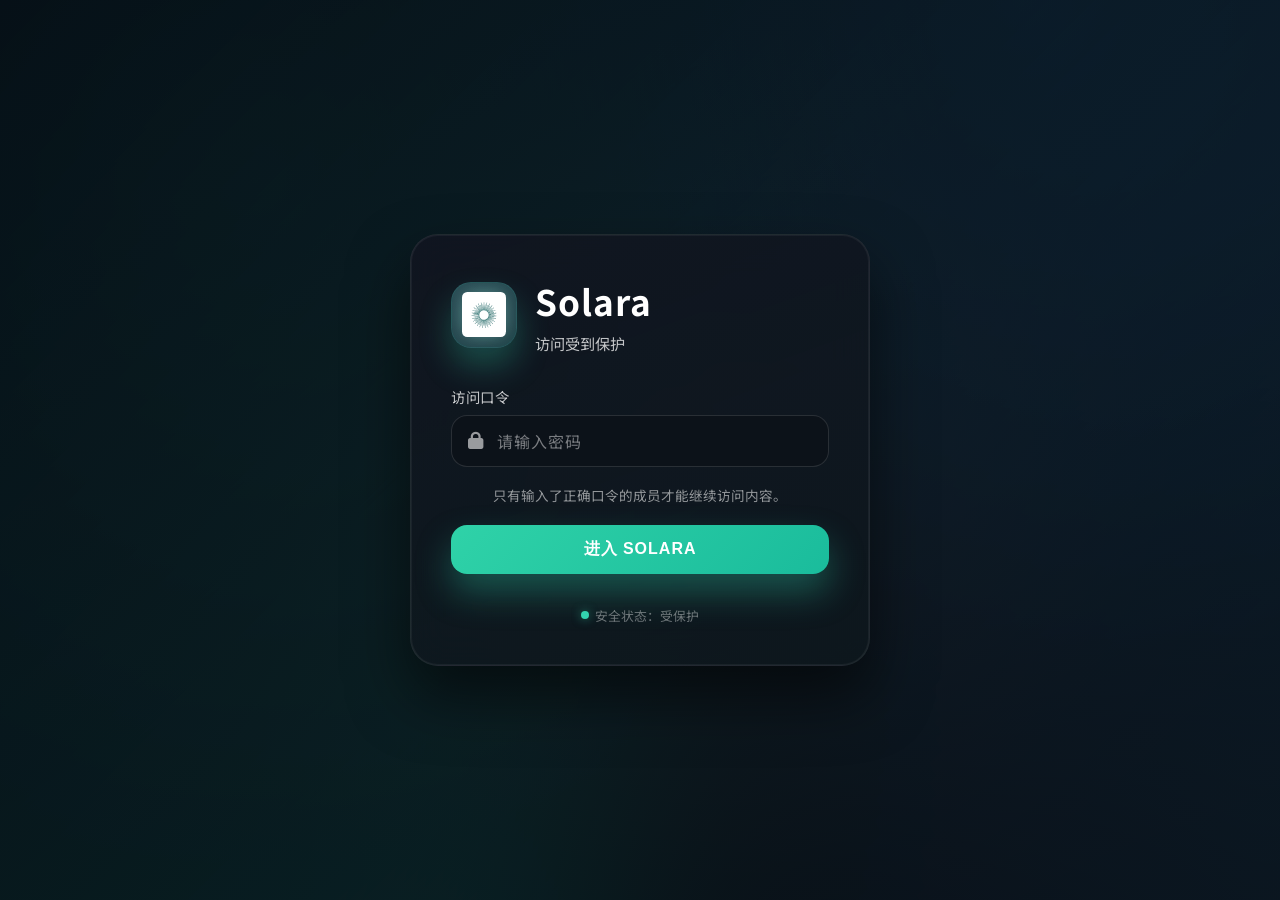
==== commit acb7e1ca: "Merge branch 'main' of https://github.com/akudamatata/Solara" ====
--- a/login.html
+++ b/login.html
@@ -153,6 +153,9 @@
     .background-stage {
       position: fixed;
       inset: 0;
+      width: 100%;
+      max-width: 100vw;
+      box-sizing: border-box;
       overflow: hidden;
       pointer-events: none;
       z-index: -2;
@@ -217,7 +220,7 @@
     body.login-page.mobile-view .login-shell {
       width: 100%;
       max-width: 440px;
-      padding: clamp(18px, 6vw, 28px);
+      padding: 0;
       min-height: auto;
       flex: 1 1 auto;
     }
--- a/css/style.css
+++ b/css/style.css
@@ -101,6 +101,9 @@
 .background-stage {
     position: fixed;
     inset: 0;
+    width: 100%;
+    max-width: 100vw;
+    box-sizing: border-box;
     pointer-events: none;
     z-index: -2;
     overflow: hidden;
